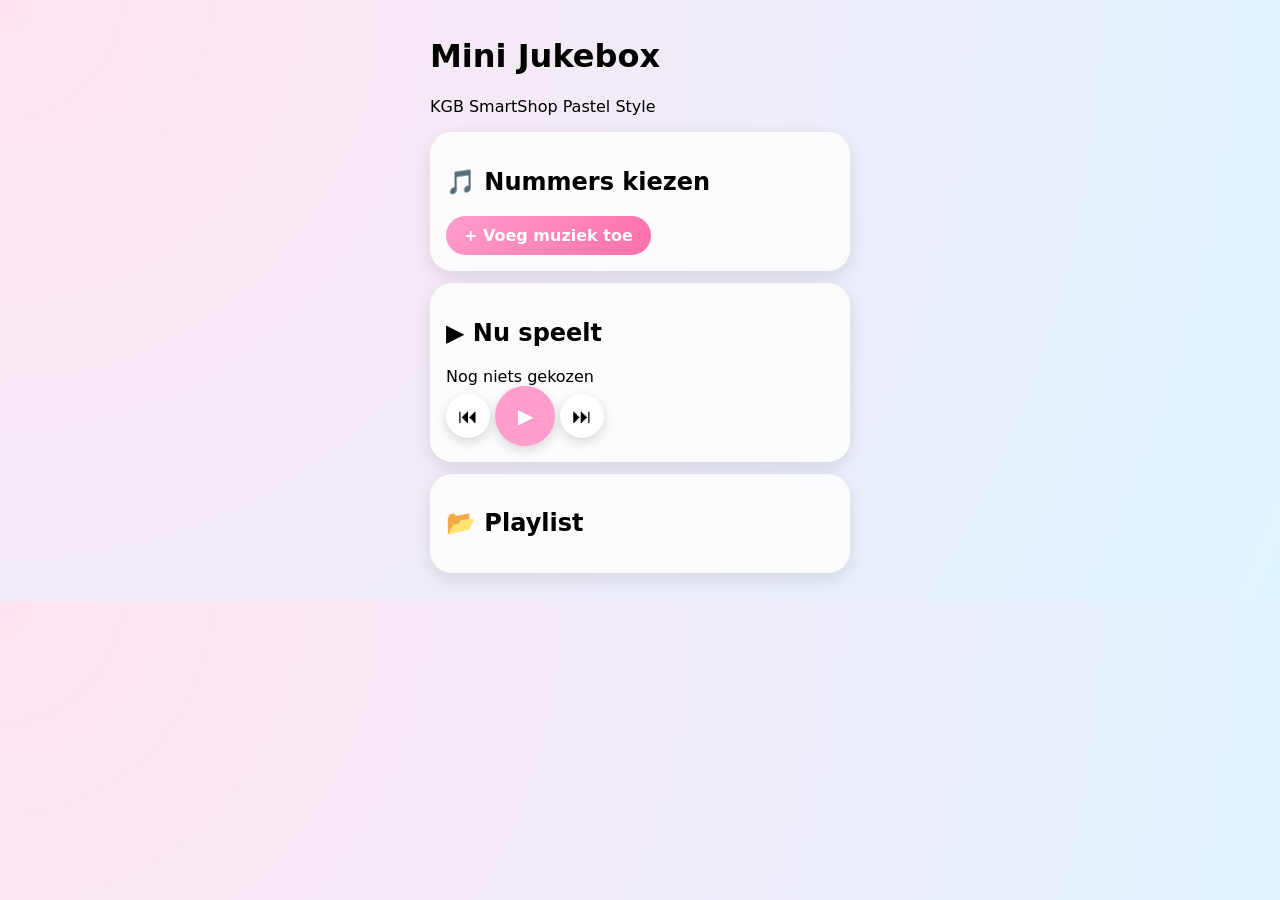
==== index.html @ 7aef11a7 "Initial KGB SmartStyle Jukebox" ====
<!DOCTYPE html>
<html lang="nl">
<head>
  <meta charset="UTF-8">
  <title>Mini Jukebox</title>
  <meta name="viewport" content="width=device-width, initial-scale=1.0">
  <link rel="manifest" href="manifest.json">
  <link rel="stylesheet" href="style.css">
</head>
<body>
  <div class="app">
    <header class="app-header">
      <h1>Mini Jukebox</h1>
      <p>KGB SmartShop Pastel Style</p>
    </header>
    <main class="app-main">
      <section class="card upload-card">
        <h2>🎵 Nummers kiezen</h2>
        <label class="btn-primary">
          <input id="fileInput" type="file" accept="audio/*" multiple hidden />
          + Voeg muziek toe
        </label>
      </section>
      <section class="card now-playing-card">
        <h2>▶ Nu speelt</h2>
        <div id="nowTitle" class="now-title">Nog niets gekozen</div>
        <div class="controls-row">
          <button id="prevBtn" class="control-btn">⏮</button>
          <button id="playPauseBtn" class="control-btn big">▶</button>
          <button id="nextBtn" class="control-btn">⏭</button>
        </div>
      </section>
      <section class="card playlist-card">
        <h2>📂 Playlist</h2>
        <ul id="playlist"></ul>
      </section>
    </main>
  </div>
<script src="script.js"></script>
</body>
</html>
---- style.css ----
/* Pastel KGB SmartShop look */
body {
  font-family: system-ui;
  background: radial-gradient(circle at top left, #ffe4f0, #e0f4ff);
  margin: 0; padding: 16px;
  display: flex; justify-content: center;
}

.app { width: 100%; max-width: 420px; }

.card {
  background: #ffffffcc; padding: 16px; border-radius: 22px;
  box-shadow: 0 6px 18px rgba(0,0,0,.1);
  margin-bottom: 12px;
}

.btn-primary {
  display: inline-block; padding: 10px 18px; border-radius: 999px;
  background: linear-gradient(135deg, #ff9ecb, #ff6fa8);
  color: white; font-weight: 700; cursor: pointer;
}

.control-btn {
  width: 44px; height: 44px; border: none; border-radius: 999px;
  background: white; box-shadow: 0 4px 12px rgba(0,0,0,.15);
  font-size: 20px; cursor: pointer;
}

.control-btn.big {
  width: 60px; height: 60px; background: #ff9ecb; color: white;
}

.playlist-item {
  padding: 8px 10px; border-radius: 14px; background: white;
  margin-bottom: 6px; cursor: pointer;
}
.playlist-item.active {
  background: linear-gradient(90deg, #ffe4f0, #e0f2fe);
}
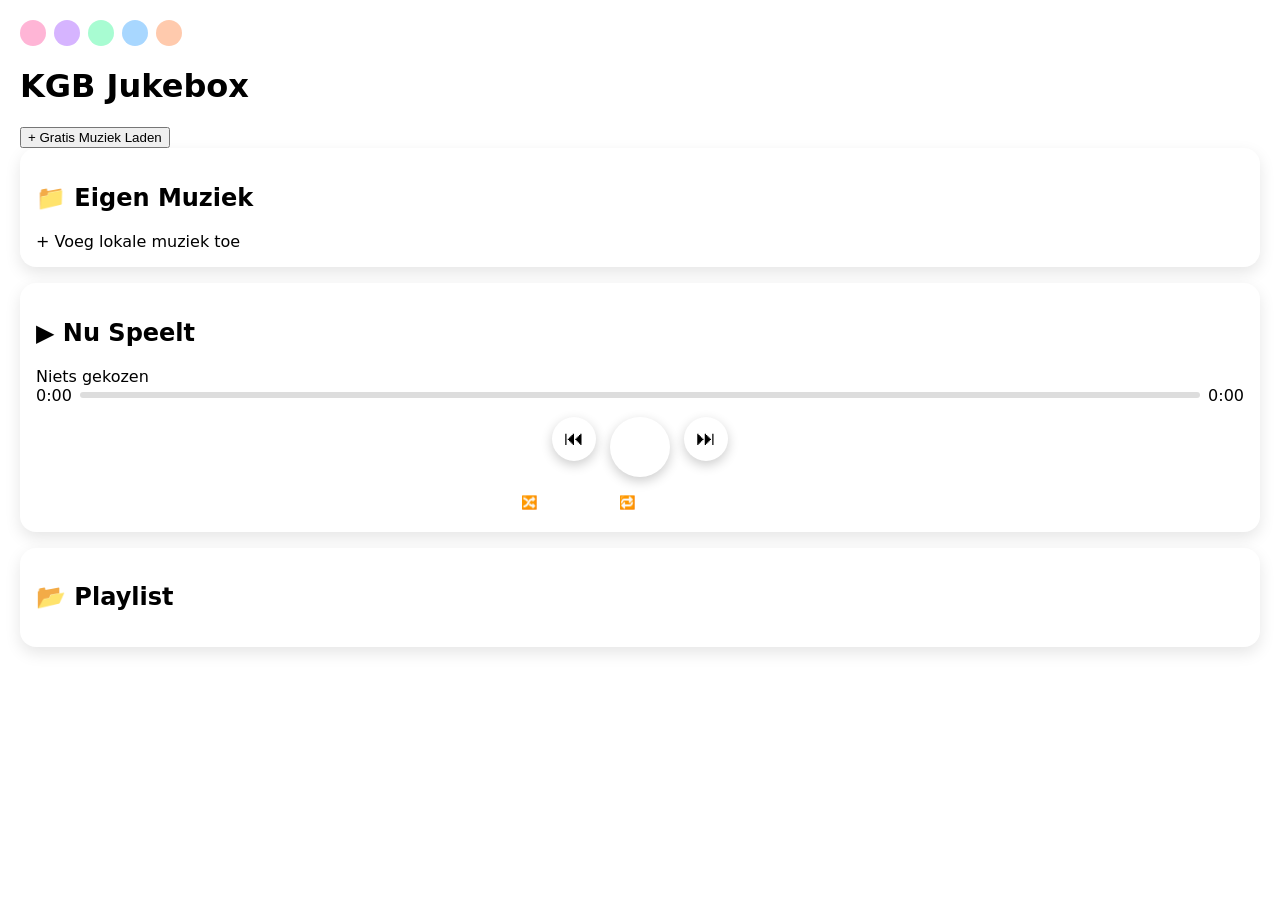
==== commit 2356a4ca: "KGB Jukebox Full Upgrade v3" ====
--- a/index.html
+++ b/index.html
@@ -2,40 +2,71 @@
 <html lang="nl">
 <head>
   <meta charset="UTF-8">
-  <title>Mini Jukebox</title>
+  <title>KGB Jukebox</title>
   <meta name="viewport" content="width=device-width, initial-scale=1.0">
   <link rel="manifest" href="manifest.json">
   <link rel="stylesheet" href="style.css">
 </head>
+
 <body>
-  <div class="app">
-    <header class="app-header">
-      <h1>Mini Jukebox</h1>
-      <p>KGB SmartShop Pastel Style</p>
-    </header>
-    <main class="app-main">
-      <section class="card upload-card">
-        <h2>🎵 Nummers kiezen</h2>
-        <label class="btn-primary">
-          <input id="fileInput" type="file" accept="audio/*" multiple hidden />
-          + Voeg muziek toe
-        </label>
-      </section>
-      <section class="card now-playing-card">
-        <h2>▶ Nu speelt</h2>
-        <div id="nowTitle" class="now-title">Nog niets gekozen</div>
-        <div class="controls-row">
-          <button id="prevBtn" class="control-btn">⏮</button>
-          <button id="playPauseBtn" class="control-btn big">▶</button>
-          <button id="nextBtn" class="control-btn">⏭</button>
-        </div>
-      </section>
-      <section class="card playlist-card">
-        <h2>📂 Playlist</h2>
-        <ul id="playlist"></ul>
-      </section>
-    </main>
-  </div>
+
+<div class="color-picker">
+  <div class="color-btn" data-color="pink"></div>
+  <div class="color-btn" data-color="lila"></div>
+  <div class="color-btn" data-color="mint"></div>
+  <div class="color-btn" data-color="sky"></div>
+  <div class="color-btn" data-color="peach"></div>
+</div>
+
+<div class="app">
+
+  <header class="app-header">
+    <h1>KGB Jukebox</h1>
+  </header>
+
+  <button id="freeMusicBtn" class="btn-primary fullwidth">+ Gratis Muziek Laden</button>
+
+  <main class="app-main">
+
+    <section class="card upload-card">
+      <h2>📁 Eigen Muziek</h2>
+      <label class="btn-primary">
+        <input id="fileInput" type="file" accept="audio/*" multiple hidden>
+        + Voeg lokale muziek toe
+      </label>
+    </section>
+
+    <section class="card now-playing-card">
+      <h2>▶ Nu Speelt</h2>
+      <div id="nowTitle" class="now-title">Niets gekozen</div>
+
+      <div class="progress-row">
+        <span id="currentTime">0:00</span>
+        <div class="progress-bar"><div id="progressFill"></div></div>
+        <span id="duration">0:00</span>
+      </div>
+
+      <div class="controls-row">
+        <button id="prevBtn" class="control-btn">⏮</button>
+        <button id="playPauseBtn" class="control-btn big">▶</button>
+        <button id="nextBtn" class="control-btn">⏭</button>
+      </div>
+
+      <div class="extra-controls">
+        <button id="shuffleBtn" class="small-btn">🔀 Shuffle</button>
+        <button id="loopBtn" class="small-btn">🔁 Loop</button>
+        <button id="bassBtn" class="small-btn">🎚 Bass+</button>
+      </div>
+    </section>
+
+    <section class="card playlist-card">
+      <h2>📂 Playlist</h2>
+      <ul id="playlist"></ul>
+    </section>
+
+  </main>
+</div>
+
 <script src="script.js"></script>
 </body>
 </html>
--- a/style.css
+++ b/style.css
@@ -1,39 +1,127 @@
-/* Pastel KGB SmartShop look */
 body {
   font-family: system-ui;
-  background: radial-gradient(circle at top left, #ffe4f0, #e0f4ff);
-  margin: 0; padding: 16px;
-  display: flex; justify-content: center;
+  margin: 0;
+  padding: 20px;
+  background: var(--bg);
+  transition: 0.3s;
 }
 
-.app { width: 100%; max-width: 420px; }
+/* THEMA KLEUREN */
+.theme-pink { --bg:#ffe4f0; --accent:#ff6fa8; }
+.theme-lila { --bg:#f4e4ff; --accent:#a66bff; }
+.theme-mint { --bg:#e4fff3; --accent:#33cc99; }
+.theme-sky  { --bg:#e4f3ff; --accent:#4da6ff; }
+.theme-peach{ --bg:#ffe9dd; --accent:#ff9966; }
 
-.card {
-  background: #ffffffcc; padding: 16px; border-radius: 22px;
-  box-shadow: 0 6px 18px rgba(0,0,0,.1);
-  margin-bottom: 12px;
+/* Color picker */
+.color-picker {
+  display: flex;
+  gap: 8px;
+  margin-bottom: 18px;
 }
 
-.btn-primary {
-  display: inline-block; padding: 10px 18px; border-radius: 999px;
-  background: linear-gradient(135deg, #ff9ecb, #ff6fa8);
-  color: white; font-weight: 700; cursor: pointer;
+.color-btn {
+  width: 26px;
+  height: 26px;
+  border-radius: 999px;
+  cursor: pointer;
+}
+
+.color-btn[data-color="pink"] { background:#ffb5d6; }
+.color-btn[data-color="lila"] { background:#d6b4ff; }
+.color-btn[data-color="mint"] { background:#a8fcd2; }
+.color-btn[data-color="sky"]  { background:#a8d7ff; }
+.color-btn[data-color="peach"]{ background:#ffcaad; }
+
+/* Cards */
+.card {
+  background: #fff;
+  padding: 16px;
+  border-radius: 16px;
+  margin-bottom: 16px;
+  box-shadow: 0 6px 16px rgba(0,0,0,0.1);
+}
+
+/* Controls */
+.controls-row {
+  display: flex;
+  justify-content: center;
+  gap: 14px;
+  margin-top: 12px;
 }
 
 .control-btn {
-  width: 44px; height: 44px; border: none; border-radius: 999px;
-  background: white; box-shadow: 0 4px 12px rgba(0,0,0,.15);
-  font-size: 20px; cursor: pointer;
+  width: 44px;
+  height: 44px;
+  border-radius: 999px;
+  border: none;
+  background:#fff;
+  box-shadow:0 4px 12px rgba(0,0,0,0.2);
+  cursor:pointer;
+  font-size:20px;
 }
 
 .control-btn.big {
-  width: 60px; height: 60px; background: #ff9ecb; color: white;
+  width:60px;
+  height:60px;
+  background:var(--accent);
+  color:#fff;
+}
+
+/* Extra buttons */
+.extra-controls {
+  display:flex;
+  gap:12px;
+  justify-content:center;
+  margin-top:12px;
+}
+
+.small-btn {
+  padding:6px 12px;
+  border-radius:12px;
+  background:var(--accent);
+  color:#fff;
+  border:none;
+  cursor:pointer;
+}
+
+/* Progress Bar */
+.progress-row {
+  display:flex;
+  align-items:center;
+  gap:8px;
+}
+
+.progress-bar {
+  flex:1;
+  height:6px;
+  background:#ddd;
+  border-radius:999px;
+  overflow:hidden;
+}
+
+#progressFill {
+  height:100%;
+  background:var(--accent);
+  width:0%;
+}
+
+/* Playlist */
+#playlist {
+  list-style:none;
+  padding:0;
+  margin:0;
 }
 
 .playlist-item {
-  padding: 8px 10px; border-radius: 14px; background: white;
-  margin-bottom: 6px; cursor: pointer;
+  padding:10px;
+  border-radius:12px;
+  background:#f9f9f9;
+  margin-bottom:6px;
+  cursor:pointer;
 }
+
 .playlist-item.active {
-  background: linear-gradient(90deg, #ffe4f0, #e0f2fe);
+  background:var(--accent);
+  color:white;
 }
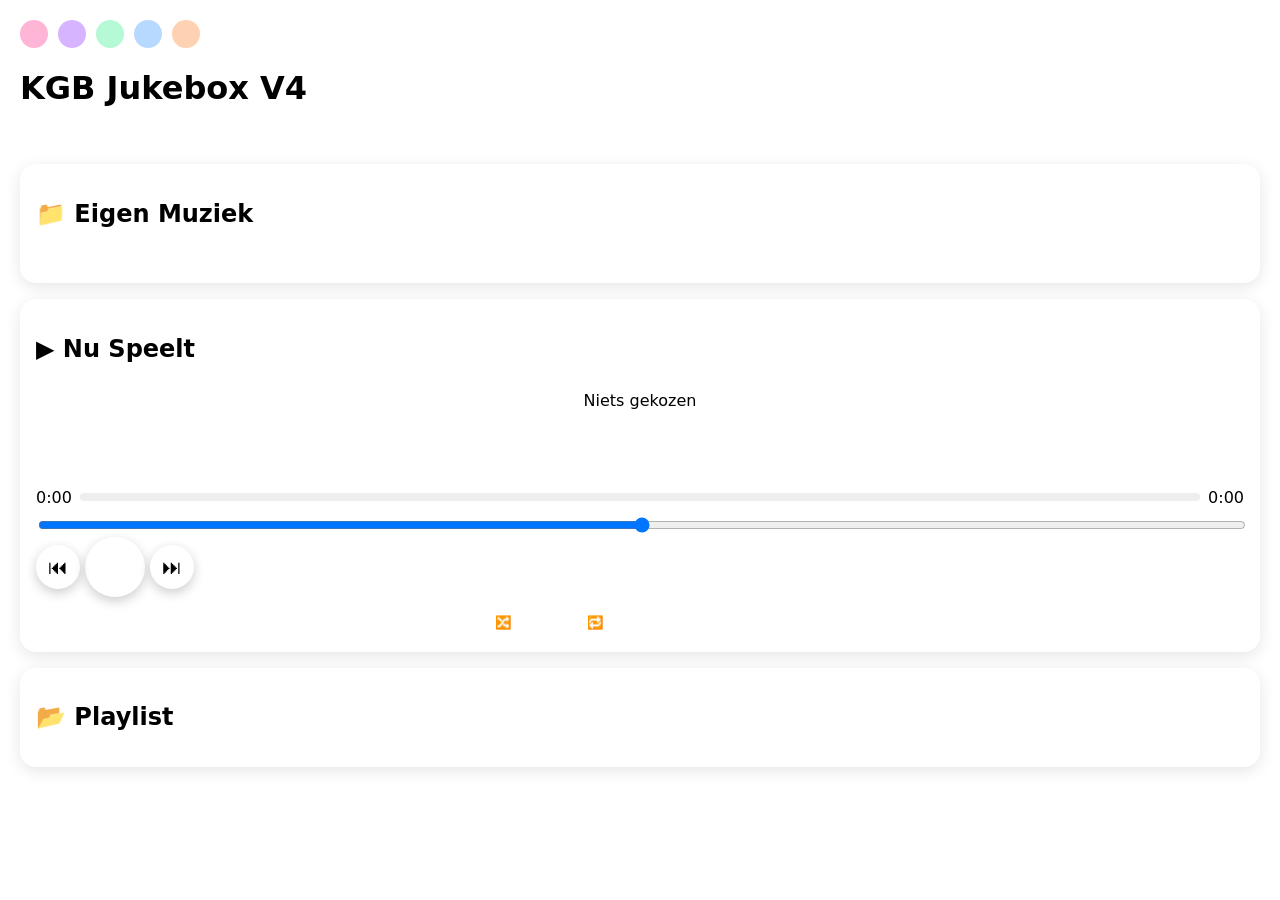
==== commit 49e7a4aa: "KGB Jukebox FULL V4" ====
--- a/index.html
+++ b/index.html
@@ -1,11 +1,11 @@
 <!DOCTYPE html>
 <html lang="nl">
 <head>
-  <meta charset="UTF-8">
-  <title>KGB Jukebox</title>
-  <meta name="viewport" content="width=device-width, initial-scale=1.0">
-  <link rel="manifest" href="manifest.json">
-  <link rel="stylesheet" href="style.css">
+<meta charset="UTF-8">
+<title>KGB Jukebox</title>
+<meta name="viewport" content="width=device-width, initial-scale=1.0">
+<link rel="manifest" href="manifest.json">
+<link rel="stylesheet" href="style.css">
 </head>
 
 <body>
@@ -19,52 +19,56 @@
 </div>
 
 <div class="app">
+<header class="app-header">
+  <h1>KGB Jukebox V4</h1>
+</header>
 
-  <header class="app-header">
-    <h1>KGB Jukebox</h1>
-  </header>
+<button id="freeMusicBtn" class="btn-primary fullwidth">+ Gratis Muziek Laden</button>
 
-  <button id="freeMusicBtn" class="btn-primary fullwidth">+ Gratis Muziek Laden</button>
+<main class="app-main">
 
-  <main class="app-main">
+<section class="card upload-card">
+  <h2>📁 Eigen Muziek</h2>
+  <label class="btn-primary">
+    <input id="fileInput" type="file" accept="audio/*" multiple hidden>
+    + Voeg lokale muziek toe
+  </label>
+</section>
 
-    <section class="card upload-card">
-      <h2>📁 Eigen Muziek</h2>
-      <label class="btn-primary">
-        <input id="fileInput" type="file" accept="audio/*" multiple hidden>
-        + Voeg lokale muziek toe
-      </label>
-    </section>
+<section class="card now-playing-card">
+  <h2>▶ Nu Speelt</h2>
+  <div id="nowTitle" class="now-title">Niets gekozen</div>
 
-    <section class="card now-playing-card">
-      <h2>▶ Nu Speelt</h2>
-      <div id="nowTitle" class="now-title">Niets gekozen</div>
+  <canvas id="visualizer"></canvas>
 
-      <div class="progress-row">
-        <span id="currentTime">0:00</span>
-        <div class="progress-bar"><div id="progressFill"></div></div>
-        <span id="duration">0:00</span>
-      </div>
+  <div class="progress-row">
+    <span id="currentTime">0:00</span>
+    <div class="progress-bar"><div id="progressFill"></div></div>
+    <span id="duration">0:00</span>
+  </div>
 
-      <div class="controls-row">
-        <button id="prevBtn" class="control-btn">⏮</button>
-        <button id="playPauseBtn" class="control-btn big">▶</button>
-        <button id="nextBtn" class="control-btn">⏭</button>
-      </div>
+  <input type="range" id="volumeSlider" min="0" max="1" step="0.01">
 
-      <div class="extra-controls">
-        <button id="shuffleBtn" class="small-btn">🔀 Shuffle</button>
-        <button id="loopBtn" class="small-btn">🔁 Loop</button>
-        <button id="bassBtn" class="small-btn">🎚 Bass+</button>
-      </div>
-    </section>
+  <div class="controls-row">
+    <button id="prevBtn" class="control-btn">⏮</button>
+    <button id="playPauseBtn" class="control-btn big">▶</button>
+    <button id="nextBtn" class="control-btn">⏭</button>
+  </div>
 
-    <section class="card playlist-card">
-      <h2>📂 Playlist</h2>
-      <ul id="playlist"></ul>
-    </section>
+  <div class="extra-controls">
+    <button id="shuffleBtn" class="small-btn">🔀 Shuffle</button>
+    <button id="loopBtn" class="small-btn">🔁 Loop</button>
+    <button id="sleepBtn" class="small-btn">⏲ Sleep</button>
+    <button id="eqBtn" class="small-btn">🎚 EQ</button>
+  </div>
+</section>
 
-  </main>
+<section class="card playlist-card">
+  <h2>📂 Playlist</h2>
+  <ul id="playlist"></ul>
+</section>
+
+</main>
 </div>
 
 <script src="script.js"></script>
--- a/style.css
+++ b/style.css
@@ -1,12 +1,7 @@
-body {
-  font-family: system-ui;
-  margin: 0;
-  padding: 20px;
-  background: var(--bg);
-  transition: 0.3s;
-}
+/* BASIS (pastel thema’s via body.classname) */
+body { font-family: system-ui; margin:0; padding:20px; background:var(--bg); }
 
-/* THEMA KLEUREN */
+/* Thema */
 .theme-pink { --bg:#ffe4f0; --accent:#ff6fa8; }
 .theme-lila { --bg:#f4e4ff; --accent:#a66bff; }
 .theme-mint { --bg:#e4fff3; --accent:#33cc99; }
@@ -14,114 +9,41 @@
 .theme-peach{ --bg:#ffe9dd; --accent:#ff9966; }
 
 /* Color picker */
-.color-picker {
-  display: flex;
-  gap: 8px;
-  margin-bottom: 18px;
-}
-
-.color-btn {
-  width: 26px;
-  height: 26px;
-  border-radius: 999px;
-  cursor: pointer;
-}
-
-.color-btn[data-color="pink"] { background:#ffb5d6; }
-.color-btn[data-color="lila"] { background:#d6b4ff; }
-.color-btn[data-color="mint"] { background:#a8fcd2; }
-.color-btn[data-color="sky"]  { background:#a8d7ff; }
-.color-btn[data-color="peach"]{ background:#ffcaad; }
+.color-picker { display:flex; gap:10px; margin-bottom:15px; }
+.color-btn { width:28px; height:28px; border-radius:999px; cursor:pointer; }
+.color-btn[data-color=pink]{background:#ffb5d6;}
+.color-btn[data-color=lila]{background:#d6b4ff;}
+.color-btn[data-color=mint]{background:#b6f9d6;}
+.color-btn[data-color=sky]{background:#b7d9ff;}
+.color-btn[data-color=peach]{background:#ffd1b3;}
 
 /* Cards */
-.card {
-  background: #fff;
-  padding: 16px;
-  border-radius: 16px;
-  margin-bottom: 16px;
-  box-shadow: 0 6px 16px rgba(0,0,0,0.1);
-}
+.card { background:#fff; padding:16px; border-radius:16px; margin-bottom:16px; box-shadow:0 4px 16px rgba(0,0,0,0.1); }
 
-/* Controls */
-.controls-row {
-  display: flex;
-  justify-content: center;
-  gap: 14px;
-  margin-top: 12px;
-}
+.now-title { text-align:center; background:#fff2; padding:8px 12px; border-radius:12px; }
 
-.control-btn {
-  width: 44px;
-  height: 44px;
-  border-radius: 999px;
-  border: none;
-  background:#fff;
-  box-shadow:0 4px 12px rgba(0,0,0,0.2);
-  cursor:pointer;
-  font-size:20px;
-}
+/* Visualizer canvas */
+#visualizer { width:100%; height:60px; display:block; margin-top:10px; }
 
-.control-btn.big {
-  width:60px;
-  height:60px;
-  background:var(--accent);
-  color:#fff;
-}
+/* Progress */
+.progress-row { display:flex; gap:8px; align-items:center; }
+.progress-bar { flex:1; height:8px; background:#eee; border-radius:10px; overflow:hidden; }
+#progressFill { height:100%; background:var(--accent); width:0%; }
 
-/* Extra buttons */
-.extra-controls {
-  display:flex;
-  gap:12px;
-  justify-content:center;
-  margin-top:12px;
-}
+/* Volume slider */
+#volumeSlider { width:100%; margin-top:10px; }
 
-.small-btn {
-  padding:6px 12px;
-  border-radius:12px;
-  background:var(--accent);
-  color:#fff;
-  border:none;
-  cursor:pointer;
-}
+/* Buttons */
+.btn-primary { padding:10px 16px; border:none; border-radius:16px; background:var(--accent); color:white; font-weight:700; cursor:pointer; }
+.fullwidth { width:100%; }
 
-/* Progress Bar */
-.progress-row {
-  display:flex;
-  align-items:center;
-  gap:8px;
-}
+.control-btn { width:44px; height:44px; border-radius:999px; border:none; background:#fff; box-shadow:0 4px 12px rgba(0,0,0,0.2); font-size:20px; cursor:pointer; }
+.control-btn.big { width:60px; height:60px; background:var(--accent); color:white; }
 
-.progress-bar {
-  flex:1;
-  height:6px;
-  background:#ddd;
-  border-radius:999px;
-  overflow:hidden;
-}
-
-#progressFill {
-  height:100%;
-  background:var(--accent);
-  width:0%;
-}
+.extra-controls { display:flex; gap:10px; justify-content:center; margin-top:12px; }
+.small-btn { padding:6px 10px; border:none; background:var(--accent); color:#fff; border-radius:12px; cursor:pointer; }
 
 /* Playlist */
-#playlist {
-  list-style:none;
-  padding:0;
-  margin:0;
-}
-
-.playlist-item {
-  padding:10px;
-  border-radius:12px;
-  background:#f9f9f9;
-  margin-bottom:6px;
-  cursor:pointer;
-}
-
-.playlist-item.active {
-  background:var(--accent);
-  color:white;
-}
+#playlist { list-style:none; padding:0; margin:0; }
+.playlist-item { padding:10px; margin-bottom:6px; background:#f6f6f6; border-radius:12px; cursor:pointer; }
+.playlist-item.active { background:var(--accent); color:white; }
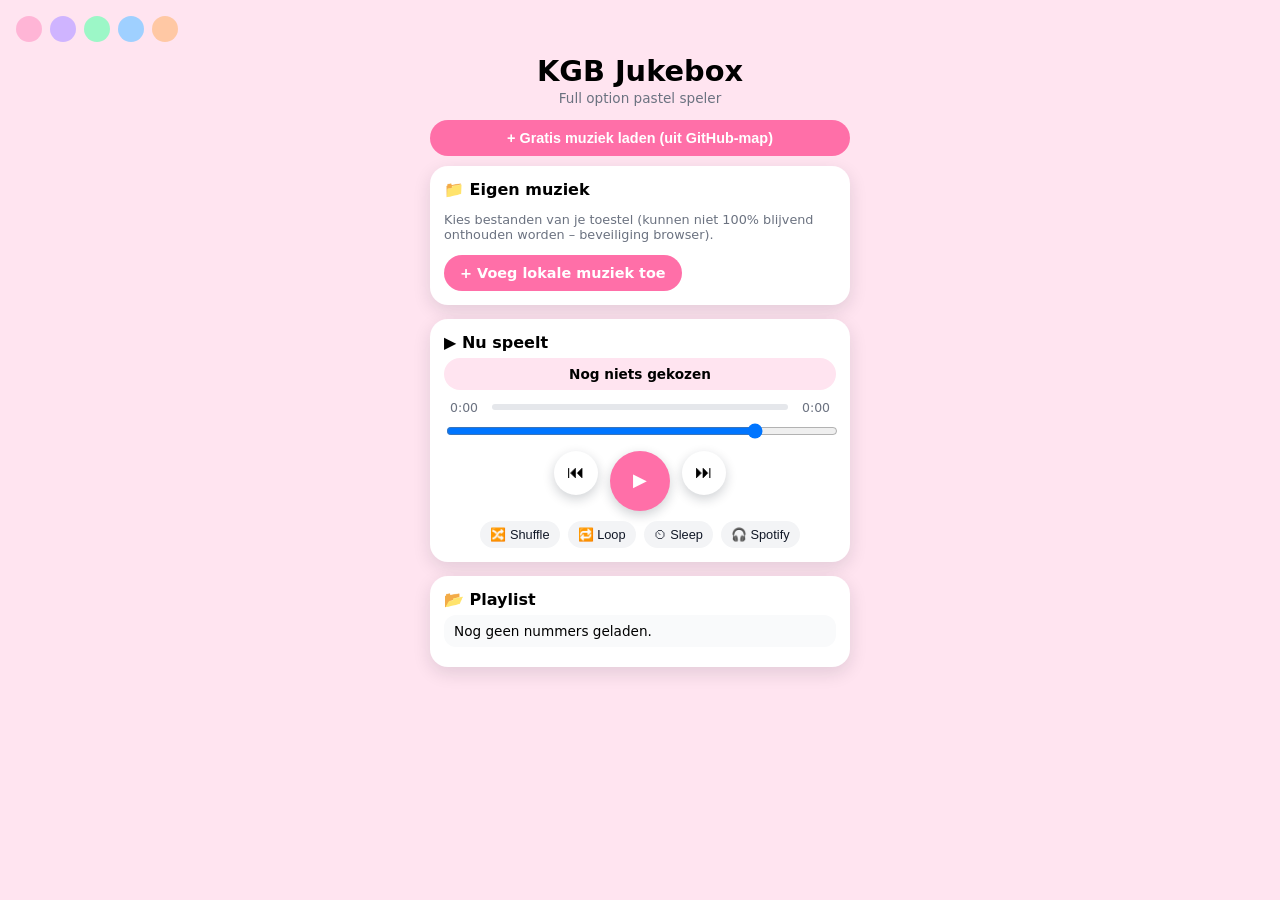
==== commit 318baca1: "Full overwrite KGB Jukebox V5" ====
--- a/index.html
+++ b/index.html
@@ -1,76 +1,87 @@
 <!DOCTYPE html>
 <html lang="nl">
 <head>
-<meta charset="UTF-8">
-<title>KGB Jukebox</title>
-<meta name="viewport" content="width=device-width, initial-scale=1.0">
-<link rel="manifest" href="manifest.json">
-<link rel="stylesheet" href="style.css">
+  <meta charset="UTF-8" />
+  <title>KGB Jukebox</title>
+  <meta name="viewport" content="width=device-width, initial-scale=1.0" />
+  <meta name="theme-color" content="#ffe4f0" />
+  <link rel="manifest" href="manifest.json" />
+  <link rel="stylesheet" href="style.css" />
 </head>
-
 <body>
-
-<div class="color-picker">
-  <div class="color-btn" data-color="pink"></div>
-  <div class="color-btn" data-color="lila"></div>
-  <div class="color-btn" data-color="mint"></div>
-  <div class="color-btn" data-color="sky"></div>
-  <div class="color-btn" data-color="peach"></div>
-</div>
-
-<div class="app">
-<header class="app-header">
-  <h1>KGB Jukebox V4</h1>
-</header>
-
-<button id="freeMusicBtn" class="btn-primary fullwidth">+ Gratis Muziek Laden</button>
-
-<main class="app-main">
-
-<section class="card upload-card">
-  <h2>📁 Eigen Muziek</h2>
-  <label class="btn-primary">
-    <input id="fileInput" type="file" accept="audio/*" multiple hidden>
-    + Voeg lokale muziek toe
-  </label>
-</section>
-
-<section class="card now-playing-card">
-  <h2>▶ Nu Speelt</h2>
-  <div id="nowTitle" class="now-title">Niets gekozen</div>
-
-  <canvas id="visualizer"></canvas>
-
-  <div class="progress-row">
-    <span id="currentTime">0:00</span>
-    <div class="progress-bar"><div id="progressFill"></div></div>
-    <span id="duration">0:00</span>
+  <div class="color-picker">
+    <button class="color-btn" data-theme="pink"></button>
+    <button class="color-btn" data-theme="lila"></button>
+    <button class="color-btn" data-theme="mint"></button>
+    <button class="color-btn" data-theme="sky"></button>
+    <button class="color-btn" data-theme="peach"></button>
   </div>
 
-  <input type="range" id="volumeSlider" min="0" max="1" step="0.01">
+  <div class="app">
+    <header class="app-header">
+      <h1>KGB Jukebox</h1>
+      <p>Full option pastel speler</p>
+    </header>
 
-  <div class="controls-row">
-    <button id="prevBtn" class="control-btn">⏮</button>
-    <button id="playPauseBtn" class="control-btn big">▶</button>
-    <button id="nextBtn" class="control-btn">⏭</button>
+    <button id="freeMusicBtn" class="btn-primary fullwidth">
+      + Gratis muziek laden (uit GitHub-map)
+    </button>
+
+    <main class="app-main">
+      <section class="card upload-card">
+        <h2>📁 Eigen muziek</h2>
+        <p class="small">
+          Kies bestanden van je toestel (kunnen niet 100% blijvend onthouden worden – beveiliging browser).
+        </p>
+        <label class="btn-primary">
+          <input id="fileInput" type="file" accept="audio/*" multiple hidden />
+          + Voeg lokale muziek toe
+        </label>
+      </section>
+
+      <section class="card now-playing-card">
+        <h2>▶ Nu speelt</h2>
+        <div id="nowTitle" class="now-title">Nog niets gekozen</div>
+
+        <div class="progress-row">
+          <span id="currentTime" class="time-label">0:00</span>
+          <div class="progress-bar">
+            <div id="progressFill" class="progress-fill"></div>
+          </div>
+          <span id="duration" class="time-label">0:00</span>
+        </div>
+
+        <input
+          id="volumeSlider"
+          type="range"
+          min="0"
+          max="1"
+          step="0.01"
+          value="0.8"
+          class="volume-slider"
+        />
+
+        <div class="controls-row">
+          <button id="prevBtn" class="control-btn">⏮</button>
+          <button id="playPauseBtn" class="control-btn big">▶</button>
+          <button id="nextBtn" class="control-btn">⏭</button>
+        </div>
+
+        <div class="extra-controls">
+          <button id="shuffleBtn" class="small-btn">🔀 Shuffle</button>
+          <button id="loopBtn" class="small-btn">🔁 Loop</button>
+          <button id="sleepBtn" class="small-btn">⏲ Sleep</button>
+          <button id="spotifyBtn" class="small-btn">🎧 Spotify</button>
+        </div>
+      </section>
+
+      <section class="card playlist-card">
+        <h2>📂 Playlist</h2>
+        <ul id="playlist" class="playlist-list"></ul>
+      </section>
+    </main>
   </div>
 
-  <div class="extra-controls">
-    <button id="shuffleBtn" class="small-btn">🔀 Shuffle</button>
-    <button id="loopBtn" class="small-btn">🔁 Loop</button>
-    <button id="sleepBtn" class="small-btn">⏲ Sleep</button>
-    <button id="eqBtn" class="small-btn">🎚 EQ</button>
-  </div>
-</section>
-
-<section class="card playlist-card">
-  <h2>📂 Playlist</h2>
-  <ul id="playlist"></ul>
-</section>
-
-</main>
-</div>
-
-<script src="script.js"></script>
+  <script src="script.js"></script>
 </body>
 </html>
--- a/style.css
+++ b/style.css
@@ -1,49 +1,208 @@
-/* BASIS (pastel thema’s via body.classname) */
-body { font-family: system-ui; margin:0; padding:20px; background:var(--bg); }
-
-/* Thema */
-.theme-pink { --bg:#ffe4f0; --accent:#ff6fa8; }
-.theme-lila { --bg:#f4e4ff; --accent:#a66bff; }
-.theme-mint { --bg:#e4fff3; --accent:#33cc99; }
-.theme-sky  { --bg:#e4f3ff; --accent:#4da6ff; }
-.theme-peach{ --bg:#ffe9dd; --accent:#ff9966; }
-
-/* Color picker */
-.color-picker { display:flex; gap:10px; margin-bottom:15px; }
-.color-btn { width:28px; height:28px; border-radius:999px; cursor:pointer; }
-.color-btn[data-color=pink]{background:#ffb5d6;}
-.color-btn[data-color=lila]{background:#d6b4ff;}
-.color-btn[data-color=mint]{background:#b6f9d6;}
-.color-btn[data-color=sky]{background:#b7d9ff;}
-.color-btn[data-color=peach]{background:#ffd1b3;}
-
-/* Cards */
-.card { background:#fff; padding:16px; border-radius:16px; margin-bottom:16px; box-shadow:0 4px 16px rgba(0,0,0,0.1); }
-
-.now-title { text-align:center; background:#fff2; padding:8px 12px; border-radius:12px; }
-
-/* Visualizer canvas */
-#visualizer { width:100%; height:60px; display:block; margin-top:10px; }
-
-/* Progress */
-.progress-row { display:flex; gap:8px; align-items:center; }
-.progress-bar { flex:1; height:8px; background:#eee; border-radius:10px; overflow:hidden; }
-#progressFill { height:100%; background:var(--accent); width:0%; }
-
-/* Volume slider */
-#volumeSlider { width:100%; margin-top:10px; }
-
-/* Buttons */
-.btn-primary { padding:10px 16px; border:none; border-radius:16px; background:var(--accent); color:white; font-weight:700; cursor:pointer; }
-.fullwidth { width:100%; }
-
-.control-btn { width:44px; height:44px; border-radius:999px; border:none; background:#fff; box-shadow:0 4px 12px rgba(0,0,0,0.2); font-size:20px; cursor:pointer; }
-.control-btn.big { width:60px; height:60px; background:var(--accent); color:white; }
-
-.extra-controls { display:flex; gap:10px; justify-content:center; margin-top:12px; }
-.small-btn { padding:6px 10px; border:none; background:var(--accent); color:#fff; border-radius:12px; cursor:pointer; }
-
-/* Playlist */
-#playlist { list-style:none; padding:0; margin:0; }
-.playlist-item { padding:10px; margin-bottom:6px; background:#f6f6f6; border-radius:12px; cursor:pointer; }
-.playlist-item.active { background:var(--accent); color:white; }
+:root {
+  --bg: #ffe4f0;
+  --accent: #ff6fa8;
+  --accent-soft: #ffe4f0;
+  --text-main: #1f2933;
+  --text-soft: #6b7280;
+}
+
+body {
+  margin: 0;
+  padding: 16px;
+  font-family: system-ui, -apple-system, BlinkMacSystemFont, "SF Pro Text",
+    "Segoe UI", sans-serif;
+  background: var(--bg);
+}
+
+body.theme-pink { --bg:#ffe4f0; --accent:#ff6fa8; }
+body.theme-lila { --bg:#f4e4ff; --accent:#a66bff; }
+body.theme-mint { --bg:#e4fff3; --accent:#22c58e; }
+body.theme-sky  { --bg:#e0f2ff; --accent:#3b82f6; }
+body.theme-peach{ --bg:#ffe7d4; --accent:#fb923c; }
+
+.color-picker {
+  display: flex;
+  gap: 8px;
+  margin-bottom: 12px;
+}
+
+.color-btn {
+  width: 26px;
+  height: 26px;
+  border-radius: 999px;
+  border: none;
+  cursor: pointer;
+}
+
+.color-btn[data-theme="pink"] { background:#ffb5d6; }
+.color-btn[data-theme="lila"] { background:#cfb4ff; }
+.color-btn[data-theme="mint"] { background:#9cf7c7; }
+.color-btn[data-theme="sky"]  { background:#9fd0ff; }
+.color-btn[data-theme="peach"]{ background:#ffc8a4; }
+
+.app {
+  max-width: 420px;
+  margin: 0 auto;
+}
+
+.app-header {
+  text-align: center;
+  margin-bottom: 14px;
+}
+
+.app-header h1 {
+  margin: 0;
+  font-size: 1.8rem;
+  font-weight: 800;
+}
+
+.app-header p {
+  margin: 2px 0 0;
+  color: var(--text-soft);
+  font-size: 0.85rem;
+}
+
+.card {
+  background: #ffffff;
+  border-radius: 18px;
+  padding: 14px;
+  margin-bottom: 14px;
+  box-shadow: 0 6px 18px rgba(15, 23, 42, 0.12);
+}
+
+.card h2 {
+  margin: 0 0 6px;
+  font-size: 1rem;
+}
+
+.small {
+  font-size: 0.8rem;
+  color: var(--text-soft);
+}
+
+.btn-primary {
+  display: inline-flex;
+  align-items: center;
+  justify-content: center;
+  border-radius: 999px;
+  padding: 10px 16px;
+  border: none;
+  cursor: pointer;
+  background: var(--accent);
+  color: #fff;
+  font-weight: 700;
+  font-size: 0.9rem;
+}
+
+.fullwidth {
+  width: 100%;
+  margin-bottom: 10px;
+}
+
+.now-title {
+  text-align: center;
+  padding: 8px 10px;
+  background: var(--accent-soft);
+  border-radius: 999px;
+  font-size: 0.85rem;
+  font-weight: 600;
+  margin-bottom: 10px;
+}
+
+.progress-row {
+  display: flex;
+  align-items: center;
+  gap: 8px;
+  margin-bottom: 6px;
+}
+
+.time-label {
+  font-size: 0.78rem;
+  color: var(--text-soft);
+  min-width: 40px;
+  text-align: center;
+}
+
+.progress-bar {
+  flex: 1;
+  height: 6px;
+  border-radius: 999px;
+  background: #e5e7eb;
+  overflow: hidden;
+}
+
+.progress-fill {
+  height: 100%;
+  width: 0%;
+  background: linear-gradient(90deg, var(--accent), #a5b4fc);
+}
+
+.volume-slider {
+  width: 100%;
+  margin-bottom: 8px;
+}
+
+.controls-row {
+  display: flex;
+  justify-content: center;
+  gap: 12px;
+  margin-top: 4px;
+}
+
+.control-btn {
+  width: 44px;
+  height: 44px;
+  border-radius: 999px;
+  border: none;
+  background: #fff;
+  box-shadow: 0 4px 12px rgba(15, 23, 42, 0.2);
+  font-size: 1.1rem;
+  cursor: pointer;
+}
+
+.control-btn.big {
+  width: 60px;
+  height: 60px;
+  background: var(--accent);
+  color: #fff;
+}
+
+.extra-controls {
+  display: flex;
+  justify-content: center;
+  gap: 8px;
+  margin-top: 10px;
+  flex-wrap: wrap;
+}
+
+.small-btn {
+  padding: 6px 10px;
+  border-radius: 999px;
+  border: none;
+  font-size: 0.8rem;
+  cursor: pointer;
+  background: #f3f4f6;
+  color: #111827;
+}
+
+.playlist-list {
+  list-style: none;
+  padding: 0;
+  margin: 0;
+  max-height: 260px;
+  overflow-y: auto;
+}
+
+.playlist-item {
+  padding: 8px 10px;
+  border-radius: 12px;
+  background: #f9fafb;
+  margin-bottom: 6px;
+  cursor: pointer;
+  font-size: 0.85rem;
+}
+
+.playlist-item.active {
+  background: var(--accent);
+  color: #fff;
+}
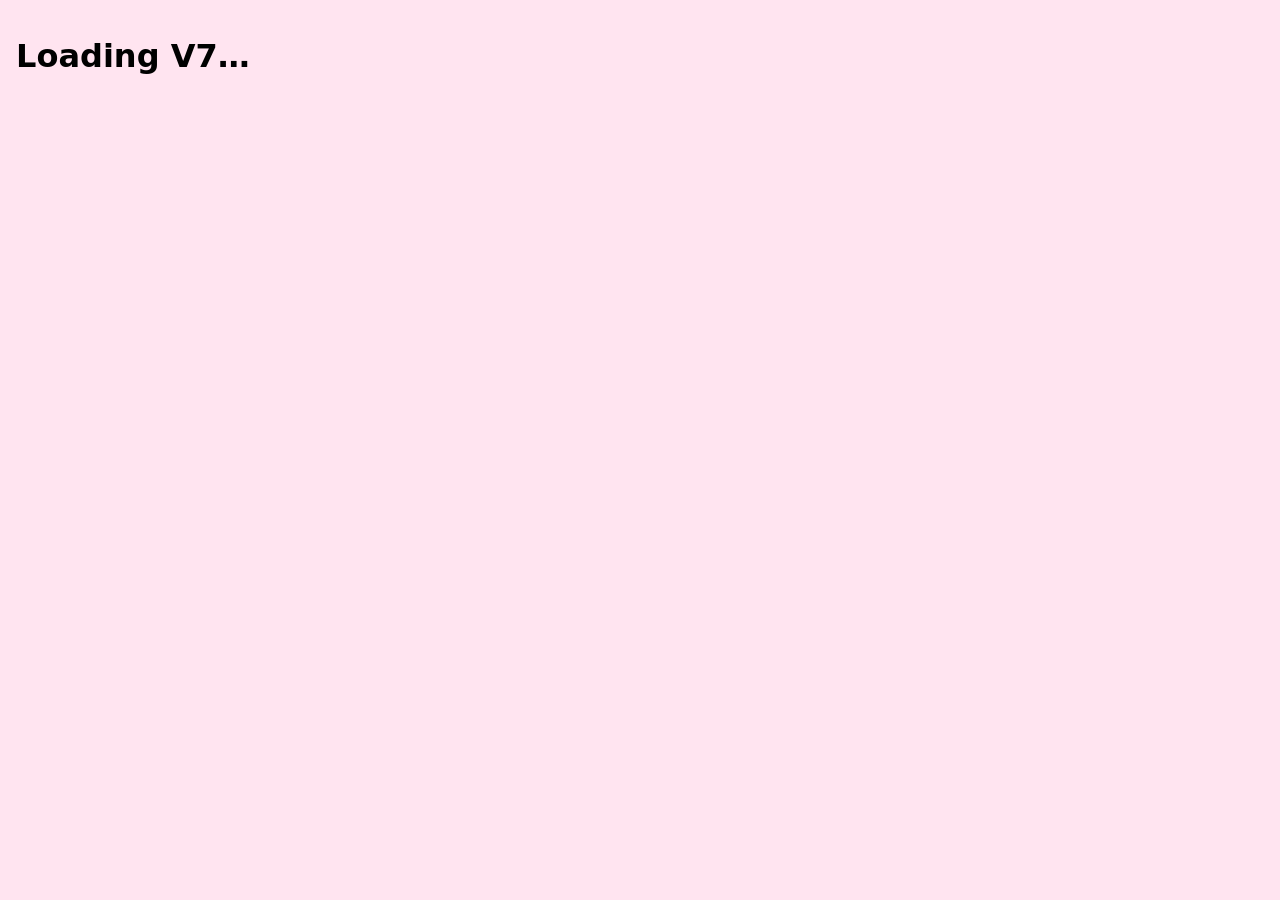
==== commit d2d9f82a: "New index to break GitHub cache" ====
--- a/index.html
+++ b/index.html
@@ -1,87 +1,12 @@
 <!DOCTYPE html>
-<html lang="nl">
-<head>
-  <meta charset="UTF-8" />
-  <title>KGB Jukebox</title>
-  <meta name="viewport" content="width=device-width, initial-scale=1.0" />
-  <meta name="theme-color" content="#ffe4f0" />
-  <link rel="manifest" href="manifest.json" />
-  <link rel="stylesheet" href="style.css" />
-</head>
-<body>
-  <div class="color-picker">
-    <button class="color-btn" data-theme="pink"></button>
-    <button class="color-btn" data-theme="lila"></button>
-    <button class="color-btn" data-theme="mint"></button>
-    <button class="color-btn" data-theme="sky"></button>
-    <button class="color-btn" data-theme="peach"></button>
-  </div>
-
-  <div class="app">
-    <header class="app-header">
-      <h1>KGB Jukebox</h1>
-      <p>Full option pastel speler</p>
-    </header>
-
-    <button id="freeMusicBtn" class="btn-primary fullwidth">
-      + Gratis muziek laden (uit GitHub-map)
-    </button>
-
-    <main class="app-main">
-      <section class="card upload-card">
-        <h2>📁 Eigen muziek</h2>
-        <p class="small">
-          Kies bestanden van je toestel (kunnen niet 100% blijvend onthouden worden – beveiliging browser).
-        </p>
-        <label class="btn-primary">
-          <input id="fileInput" type="file" accept="audio/*" multiple hidden />
-          + Voeg lokale muziek toe
-        </label>
-      </section>
-
-      <section class="card now-playing-card">
-        <h2>▶ Nu speelt</h2>
-        <div id="nowTitle" class="now-title">Nog niets gekozen</div>
-
-        <div class="progress-row">
-          <span id="currentTime" class="time-label">0:00</span>
-          <div class="progress-bar">
-            <div id="progressFill" class="progress-fill"></div>
-          </div>
-          <span id="duration" class="time-label">0:00</span>
-        </div>
-
-        <input
-          id="volumeSlider"
-          type="range"
-          min="0"
-          max="1"
-          step="0.01"
-          value="0.8"
-          class="volume-slider"
-        />
-
-        <div class="controls-row">
-          <button id="prevBtn" class="control-btn">⏮</button>
-          <button id="playPauseBtn" class="control-btn big">▶</button>
-          <button id="nextBtn" class="control-btn">⏭</button>
-        </div>
-
-        <div class="extra-controls">
-          <button id="shuffleBtn" class="small-btn">🔀 Shuffle</button>
-          <button id="loopBtn" class="small-btn">🔁 Loop</button>
-          <button id="sleepBtn" class="small-btn">⏲ Sleep</button>
-          <button id="spotifyBtn" class="small-btn">🎧 Spotify</button>
-        </div>
-      </section>
-
-      <section class="card playlist-card">
-        <h2>📂 Playlist</h2>
-        <ul id="playlist" class="playlist-list"></ul>
-      </section>
-    </main>
-  </div>
-
-  <script src="script.js"></script>
-</body>
+<html>
+  <head>
+    <meta charset="UTF-8">
+    <title>KGB Jukebox V7 Reload</title>
+    <link rel="stylesheet" href="style_v7.css">
+  </head>
+  <body>
+    <h1>Loading V7…</h1>
+    <script src="script_v7.js"></script>
+  </body>
 </html>
--- a/style_v7.css
+++ b/style_v7.css
@@ -0,0 +1,208 @@
+:root {
+  --bg: #ffe4f0;
+  --accent: #ff6fa8;
+  --accent-soft: #ffe4f0;
+  --text-main: #1f2933;
+  --text-soft: #6b7280;
+}
+
+body {
+  margin: 0;
+  padding: 16px;
+  font-family: system-ui, -apple-system, BlinkMacSystemFont, "SF Pro Text",
+    "Segoe UI", sans-serif;
+  background: var(--bg);
+}
+
+body.theme-pink { --bg:#ffe4f0; --accent:#ff6fa8; }
+body.theme-lila { --bg:#f4e4ff; --accent:#a66bff; }
+body.theme-mint { --bg:#e4fff3; --accent:#22c58e; }
+body.theme-sky  { --bg:#e0f2ff; --accent:#3b82f6; }
+body.theme-peach{ --bg:#ffe7d4; --accent:#fb923c; }
+
+.color-picker {
+  display: flex;
+  gap: 8px;
+  margin-bottom: 12px;
+}
+
+.color-btn {
+  width: 26px;
+  height: 26px;
+  border-radius: 999px;
+  border: none;
+  cursor: pointer;
+}
+
+.color-btn[data-theme="pink"] { background:#ffb5d6; }
+.color-btn[data-theme="lila"] { background:#cfb4ff; }
+.color-btn[data-theme="mint"] { background:#9cf7c7; }
+.color-btn[data-theme="sky"]  { background:#9fd0ff; }
+.color-btn[data-theme="peach"]{ background:#ffc8a4; }
+
+.app {
+  max-width: 420px;
+  margin: 0 auto;
+}
+
+.app-header {
+  text-align: center;
+  margin-bottom: 14px;
+}
+
+.app-header h1 {
+  margin: 0;
+  font-size: 1.8rem;
+  font-weight: 800;
+}
+
+.app-header p {
+  margin: 2px 0 0;
+  color: var(--text-soft);
+  font-size: 0.85rem;
+}
+
+.card {
+  background: #ffffff;
+  border-radius: 18px;
+  padding: 14px;
+  margin-bottom: 14px;
+  box-shadow: 0 6px 18px rgba(15, 23, 42, 0.12);
+}
+
+.card h2 {
+  margin: 0 0 6px;
+  font-size: 1rem;
+}
+
+.small {
+  font-size: 0.8rem;
+  color: var(--text-soft);
+}
+
+.btn-primary {
+  display: inline-flex;
+  align-items: center;
+  justify-content: center;
+  border-radius: 999px;
+  padding: 10px 16px;
+  border: none;
+  cursor: pointer;
+  background: var(--accent);
+  color: #fff;
+  font-weight: 700;
+  font-size: 0.9rem;
+}
+
+.fullwidth {
+  width: 100%;
+  margin-bottom: 10px;
+}
+
+.now-title {
+  text-align: center;
+  padding: 8px 10px;
+  background: var(--accent-soft);
+  border-radius: 999px;
+  font-size: 0.85rem;
+  font-weight: 600;
+  margin-bottom: 10px;
+}
+
+.progress-row {
+  display: flex;
+  align-items: center;
+  gap: 8px;
+  margin-bottom: 6px;
+}
+
+.time-label {
+  font-size: 0.78rem;
+  color: var(--text-soft);
+  min-width: 40px;
+  text-align: center;
+}
+
+.progress-bar {
+  flex: 1;
+  height: 6px;
+  border-radius: 999px;
+  background: #e5e7eb;
+  overflow: hidden;
+}
+
+.progress-fill {
+  height: 100%;
+  width: 0%;
+  background: linear-gradient(90deg, var(--accent), #a5b4fc);
+}
+
+.volume-slider {
+  width: 100%;
+  margin-bottom: 8px;
+}
+
+.controls-row {
+  display: flex;
+  justify-content: center;
+  gap: 12px;
+  margin-top: 4px;
+}
+
+.control-btn {
+  width: 44px;
+  height: 44px;
+  border-radius: 999px;
+  border: none;
+  background: #fff;
+  box-shadow: 0 4px 12px rgba(15, 23, 42, 0.2);
+  font-size: 1.1rem;
+  cursor: pointer;
+}
+
+.control-btn.big {
+  width: 60px;
+  height: 60px;
+  background: var(--accent);
+  color: #fff;
+}
+
+.extra-controls {
+  display: flex;
+  justify-content: center;
+  gap: 8px;
+  margin-top: 10px;
+  flex-wrap: wrap;
+}
+
+.small-btn {
+  padding: 6px 10px;
+  border-radius: 999px;
+  border: none;
+  font-size: 0.8rem;
+  cursor: pointer;
+  background: #f3f4f6;
+  color: #111827;
+}
+
+.playlist-list {
+  list-style: none;
+  padding: 0;
+  margin: 0;
+  max-height: 260px;
+  overflow-y: auto;
+}
+
+.playlist-item {
+  padding: 8px 10px;
+  border-radius: 12px;
+  background: #f9fafb;
+  margin-bottom: 6px;
+  cursor: pointer;
+  font-size: 0.85rem;
+}
+
+.playlist-item.active {
+  background: var(--accent);
+  color: #fff;
+}
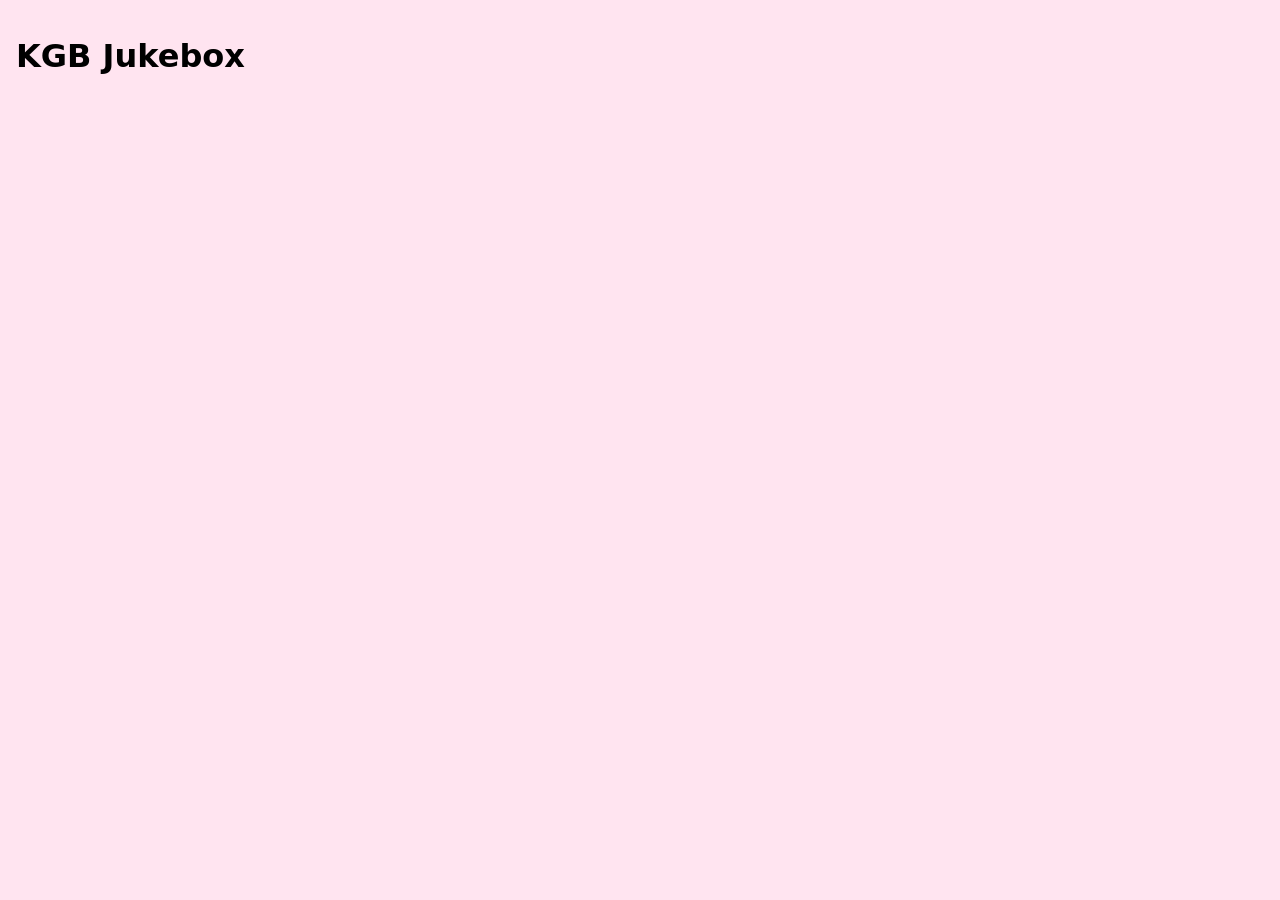
==== commit 6b69f794: "Remove all old V7 files + rebuild index" ====
--- a/index.html
+++ b/index.html
@@ -1,12 +1,15 @@
 <!DOCTYPE html>
 <html>
-  <head>
+<head>
     <meta charset="UTF-8">
-    <title>KGB Jukebox V7 Reload</title>
-    <link rel="stylesheet" href="style_v7.css">
-  </head>
-  <body>
-    <h1>Loading V7…</h1>
-    <script src="script_v7.js"></script>
-  </body>
+    <meta name="viewport" content="width=device-width, initial-scale=1.0">
+    <link rel="manifest" href="manifest.json">
+    <link rel="stylesheet" href="style.css">
+    <title>KGB Jukebox</title>
+</head>
+<body>
+    <h1>KGB Jukebox</h1>
+    <div id="app"></div>
+    <script src="script.js"></script>
+</body>
 </html>
--- a/style.css
+++ b/style.css
@@ -0,0 +1,208 @@
+:root {
+  --bg: #ffe4f0;
+  --accent: #ff6fa8;
+  --accent-soft: #ffe4f0;
+  --text-main: #1f2933;
+  --text-soft: #6b7280;
+}
+
+body {
+  margin: 0;
+  padding: 16px;
+  font-family: system-ui, -apple-system, BlinkMacSystemFont, "SF Pro Text",
+    "Segoe UI", sans-serif;
+  background: var(--bg);
+}
+
+body.theme-pink { --bg:#ffe4f0; --accent:#ff6fa8; }
+body.theme-lila { --bg:#f4e4ff; --accent:#a66bff; }
+body.theme-mint { --bg:#e4fff3; --accent:#22c58e; }
+body.theme-sky  { --bg:#e0f2ff; --accent:#3b82f6; }
+body.theme-peach{ --bg:#ffe7d4; --accent:#fb923c; }
+
+.color-picker {
+  display: flex;
+  gap: 8px;
+  margin-bottom: 12px;
+}
+
+.color-btn {
+  width: 26px;
+  height: 26px;
+  border-radius: 999px;
+  border: none;
+  cursor: pointer;
+}
+
+.color-btn[data-theme="pink"] { background:#ffb5d6; }
+.color-btn[data-theme="lila"] { background:#cfb4ff; }
+.color-btn[data-theme="mint"] { background:#9cf7c7; }
+.color-btn[data-theme="sky"]  { background:#9fd0ff; }
+.color-btn[data-theme="peach"]{ background:#ffc8a4; }
+
+.app {
+  max-width: 420px;
+  margin: 0 auto;
+}
+
+.app-header {
+  text-align: center;
+  margin-bottom: 14px;
+}
+
+.app-header h1 {
+  margin: 0;
+  font-size: 1.8rem;
+  font-weight: 800;
+}
+
+.app-header p {
+  margin: 2px 0 0;
+  color: var(--text-soft);
+  font-size: 0.85rem;
+}
+
+.card {
+  background: #ffffff;
+  border-radius: 18px;
+  padding: 14px;
+  margin-bottom: 14px;
+  box-shadow: 0 6px 18px rgba(15, 23, 42, 0.12);
+}
+
+.card h2 {
+  margin: 0 0 6px;
+  font-size: 1rem;
+}
+
+.small {
+  font-size: 0.8rem;
+  color: var(--text-soft);
+}
+
+.btn-primary {
+  display: inline-flex;
+  align-items: center;
+  justify-content: center;
+  border-radius: 999px;
+  padding: 10px 16px;
+  border: none;
+  cursor: pointer;
+  background: var(--accent);
+  color: #fff;
+  font-weight: 700;
+  font-size: 0.9rem;
+}
+
+.fullwidth {
+  width: 100%;
+  margin-bottom: 10px;
+}
+
+.now-title {
+  text-align: center;
+  padding: 8px 10px;
+  background: var(--accent-soft);
+  border-radius: 999px;
+  font-size: 0.85rem;
+  font-weight: 600;
+  margin-bottom: 10px;
+}
+
+.progress-row {
+  display: flex;
+  align-items: center;
+  gap: 8px;
+  margin-bottom: 6px;
+}
+
+.time-label {
+  font-size: 0.78rem;
+  color: var(--text-soft);
+  min-width: 40px;
+  text-align: center;
+}
+
+.progress-bar {
+  flex: 1;
+  height: 6px;
+  border-radius: 999px;
+  background: #e5e7eb;
+  overflow: hidden;
+}
+
+.progress-fill {
+  height: 100%;
+  width: 0%;
+  background: linear-gradient(90deg, var(--accent), #a5b4fc);
+}
+
+.volume-slider {
+  width: 100%;
+  margin-bottom: 8px;
+}
+
+.controls-row {
+  display: flex;
+  justify-content: center;
+  gap: 12px;
+  margin-top: 4px;
+}
+
+.control-btn {
+  width: 44px;
+  height: 44px;
+  border-radius: 999px;
+  border: none;
+  background: #fff;
+  box-shadow: 0 4px 12px rgba(15, 23, 42, 0.2);
+  font-size: 1.1rem;
+  cursor: pointer;
+}
+
+.control-btn.big {
+  width: 60px;
+  height: 60px;
+  background: var(--accent);
+  color: #fff;
+}
+
+.extra-controls {
+  display: flex;
+  justify-content: center;
+  gap: 8px;
+  margin-top: 10px;
+  flex-wrap: wrap;
+}
+
+.small-btn {
+  padding: 6px 10px;
+  border-radius: 999px;
+  border: none;
+  font-size: 0.8rem;
+  cursor: pointer;
+  background: #f3f4f6;
+  color: #111827;
+}
+
+.playlist-list {
+  list-style: none;
+  padding: 0;
+  margin: 0;
+  max-height: 260px;
+  overflow-y: auto;
+}
+
+.playlist-item {
+  padding: 8px 10px;
+  border-radius: 12px;
+  background: #f9fafb;
+  margin-bottom: 6px;
+  cursor: pointer;
+  font-size: 0.85rem;
+}
+
+.playlist-item.active {
+  background: var(--accent);
+  color: #fff;
+}
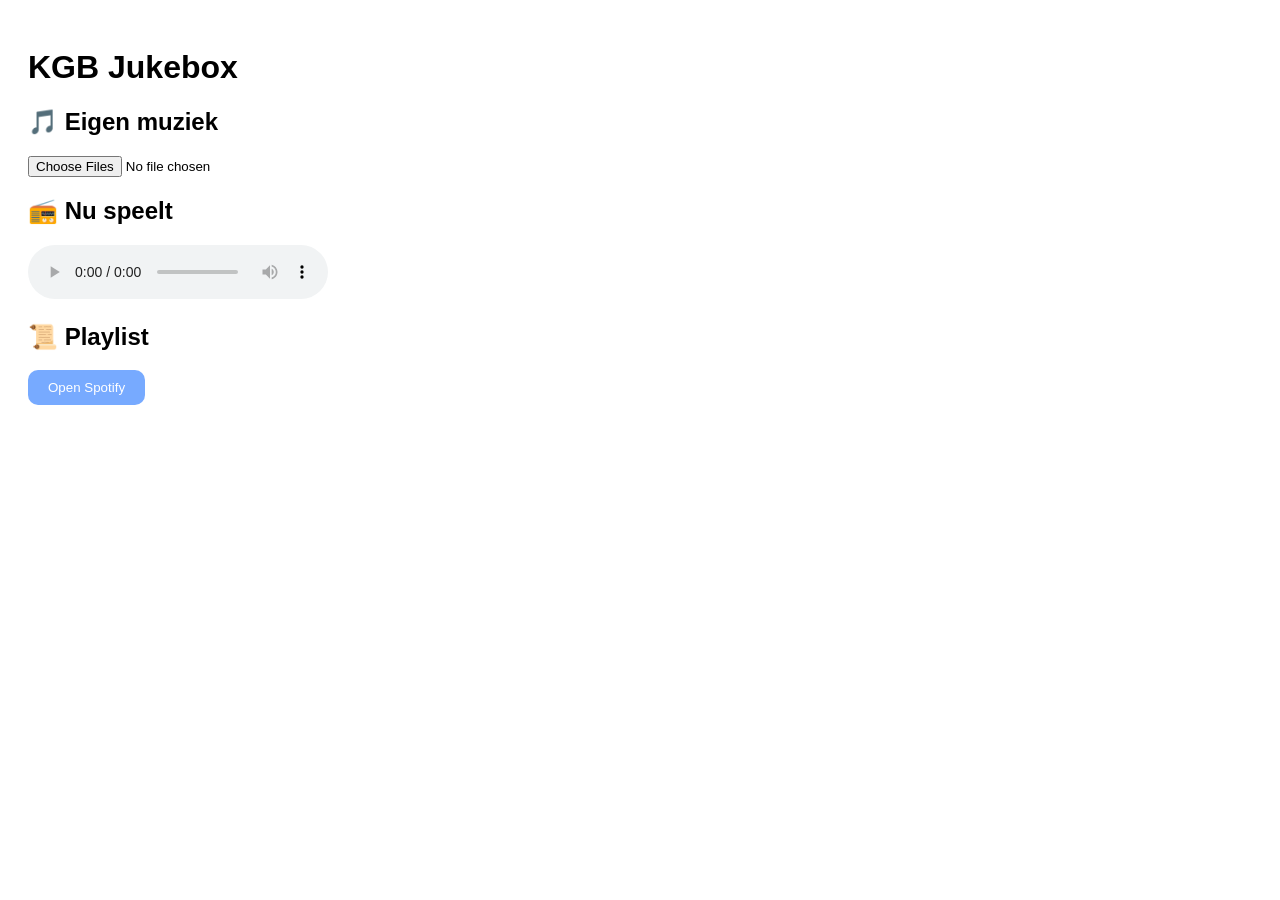
==== commit eb9c6a23: "Rebuild working KGB Jukebox in root" ====
--- a/index.html
+++ b/index.html
@@ -1,15 +1,26 @@
 <!DOCTYPE html>
-<html>
+<html lang="nl">
 <head>
-    <meta charset="UTF-8">
-    <meta name="viewport" content="width=device-width, initial-scale=1.0">
-    <link rel="manifest" href="manifest.json">
-    <link rel="stylesheet" href="style.css">
-    <title>KGB Jukebox</title>
+<meta charset="UTF-8">
+<meta name="viewport" content="width=device-width, initial-scale=1.0">
+<title>KGB Jukebox</title>
+<link rel="manifest" href="manifest.json">
+<link rel="stylesheet" href="style.css">
 </head>
 <body>
-    <h1>KGB Jukebox</h1>
-    <div id="app"></div>
-    <script src="script.js"></script>
+<h1>KGB Jukebox</h1>
+
+<h2>🎵 Eigen muziek</h2>
+<input type="file" id="fileInput" multiple accept="audio/*">
+
+<h2>📻 Nu speelt</h2>
+<audio id="player" controls></audio>
+
+<h2>📜 Playlist</h2>
+<ul id="playlist"></ul>
+
+<button id="spotifyBtn">Open Spotify</button>
+
+<script src="script.js"></script>
 </body>
 </html>
--- a/style.css
+++ b/style.css
@@ -1,208 +1,16 @@
-:root {
-  --bg: #ffe4f0;
-  --accent: #ff6fa8;
-  --accent-soft: #ffe4f0;
-  --text-main: #1f2933;
-  --text-soft: #6b7280;
+body {
+    font-family: Arial, sans-serif;
+    padding: 20px;
 }
 
-body {
-  margin: 0;
-  padding: 16px;
-  font-family: system-ui, -apple-system, BlinkMacSystemFont, "SF Pro Text",
-    "Segoe UI", sans-serif;
-  background: var(--bg);
+h1, h2 {
+    font-weight: bold;
 }
 
-body.theme-pink { --bg:#ffe4f0; --accent:#ff6fa8; }
-body.theme-lila { --bg:#f4e4ff; --accent:#a66bff; }
-body.theme-mint { --bg:#e4fff3; --accent:#22c58e; }
-body.theme-sky  { --bg:#e0f2ff; --accent:#3b82f6; }
-body.theme-peach{ --bg:#ffe7d4; --accent:#fb923c; }
-
-.color-picker {
-  display: flex;
-  gap: 8px;
-  margin-bottom: 12px;
+button {
+    padding: 10px 20px;
+    border-radius: 10px;
+    background: #77aaff;
+    color: white;
+    border: none;
 }
-
-.color-btn {
-  width: 26px;
-  height: 26px;
-  border-radius: 999px;
-  border: none;
-  cursor: pointer;
-}
-
-.color-btn[data-theme="pink"] { background:#ffb5d6; }
-.color-btn[data-theme="lila"] { background:#cfb4ff; }
-.color-btn[data-theme="mint"] { background:#9cf7c7; }
-.color-btn[data-theme="sky"]  { background:#9fd0ff; }
-.color-btn[data-theme="peach"]{ background:#ffc8a4; }
-
-.app {
-  max-width: 420px;
-  margin: 0 auto;
-}
-
-.app-header {
-  text-align: center;
-  margin-bottom: 14px;
-}
-
-.app-header h1 {
-  margin: 0;
-  font-size: 1.8rem;
-  font-weight: 800;
-}
-
-.app-header p {
-  margin: 2px 0 0;
-  color: var(--text-soft);
-  font-size: 0.85rem;
-}
-
-.card {
-  background: #ffffff;
-  border-radius: 18px;
-  padding: 14px;
-  margin-bottom: 14px;
-  box-shadow: 0 6px 18px rgba(15, 23, 42, 0.12);
-}
-
-.card h2 {
-  margin: 0 0 6px;
-  font-size: 1rem;
-}
-
-.small {
-  font-size: 0.8rem;
-  color: var(--text-soft);
-}
-
-.btn-primary {
-  display: inline-flex;
-  align-items: center;
-  justify-content: center;
-  border-radius: 999px;
-  padding: 10px 16px;
-  border: none;
-  cursor: pointer;
-  background: var(--accent);
-  color: #fff;
-  font-weight: 700;
-  font-size: 0.9rem;
-}
-
-.fullwidth {
-  width: 100%;
-  margin-bottom: 10px;
-}
-
-.now-title {
-  text-align: center;
-  padding: 8px 10px;
-  background: var(--accent-soft);
-  border-radius: 999px;
-  font-size: 0.85rem;
-  font-weight: 600;
-  margin-bottom: 10px;
-}
-
-.progress-row {
-  display: flex;
-  align-items: center;
-  gap: 8px;
-  margin-bottom: 6px;
-}
-
-.time-label {
-  font-size: 0.78rem;
-  color: var(--text-soft);
-  min-width: 40px;
-  text-align: center;
-}
-
-.progress-bar {
-  flex: 1;
-  height: 6px;
-  border-radius: 999px;
-  background: #e5e7eb;
-  overflow: hidden;
-}
-
-.progress-fill {
-  height: 100%;
-  width: 0%;
-  background: linear-gradient(90deg, var(--accent), #a5b4fc);
-}
-
-.volume-slider {
-  width: 100%;
-  margin-bottom: 8px;
-}
-
-.controls-row {
-  display: flex;
-  justify-content: center;
-  gap: 12px;
-  margin-top: 4px;
-}
-
-.control-btn {
-  width: 44px;
-  height: 44px;
-  border-radius: 999px;
-  border: none;
-  background: #fff;
-  box-shadow: 0 4px 12px rgba(15, 23, 42, 0.2);
-  font-size: 1.1rem;
-  cursor: pointer;
-}
-
-.control-btn.big {
-  width: 60px;
-  height: 60px;
-  background: var(--accent);
-  color: #fff;
-}
-
-.extra-controls {
-  display: flex;
-  justify-content: center;
-  gap: 8px;
-  margin-top: 10px;
-  flex-wrap: wrap;
-}
-
-.small-btn {
-  padding: 6px 10px;
-  border-radius: 999px;
-  border: none;
-  font-size: 0.8rem;
-  cursor: pointer;
-  background: #f3f4f6;
-  color: #111827;
-}
-
-.playlist-list {
-  list-style: none;
-  padding: 0;
-  margin: 0;
-  max-height: 260px;
-  overflow-y: auto;
-}
-
-.playlist-item {
-  padding: 8px 10px;
-  border-radius: 12px;
-  background: #f9fafb;
-  margin-bottom: 6px;
-  cursor: pointer;
-  font-size: 0.85rem;
-}
-
-.playlist-item.active {
-  background: var(--accent);
-  color: #fff;
-}
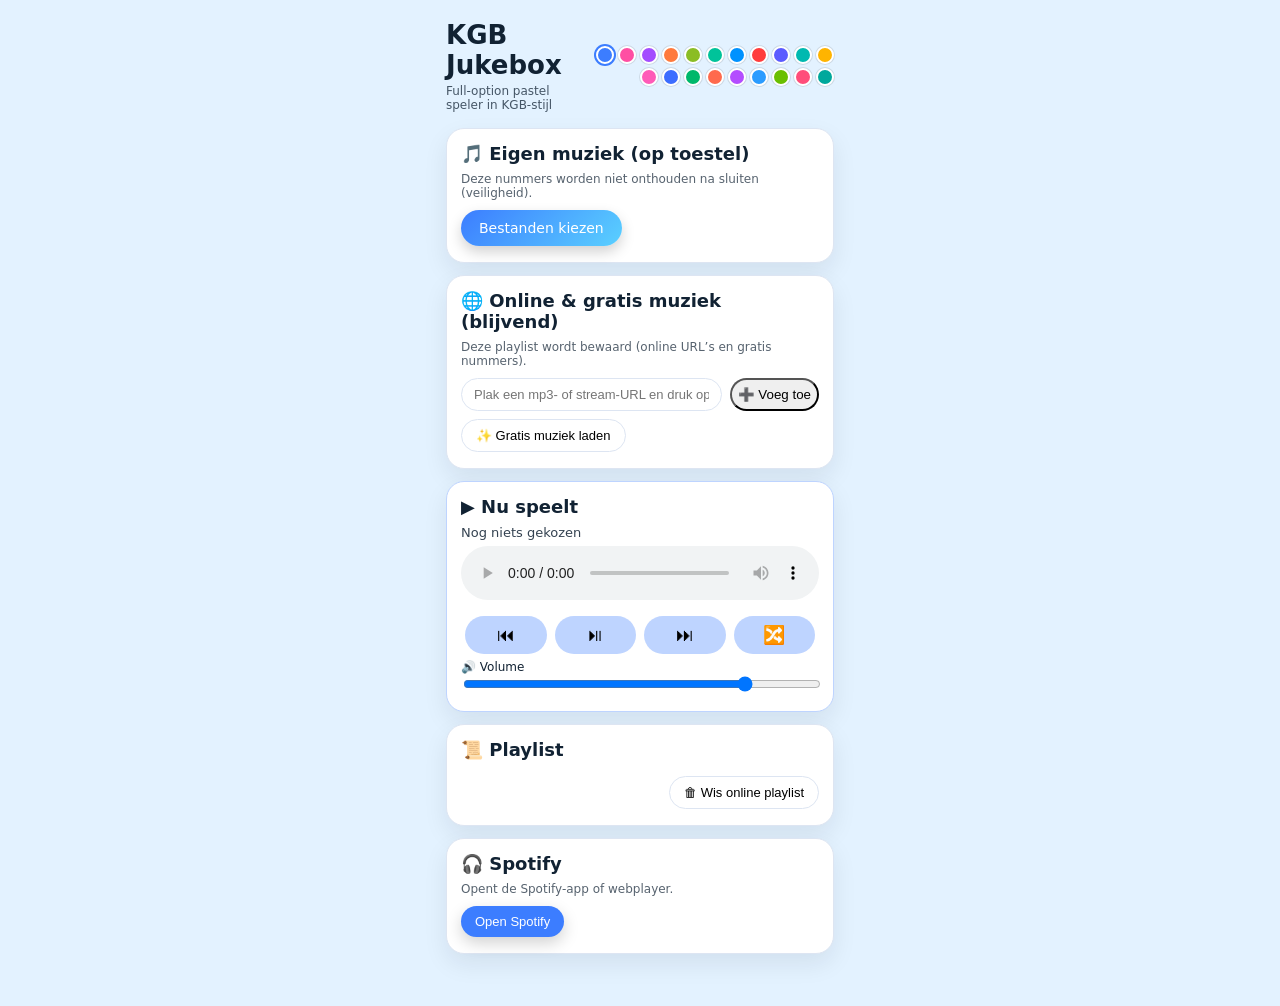
==== commit e858e516: "KGB Jukebox V8 - SmartStyle, playlist, themes" ====
--- a/index.html
+++ b/index.html
@@ -1,26 +1,84 @@
 <!DOCTYPE html>
 <html lang="nl">
 <head>
-<meta charset="UTF-8">
-<meta name="viewport" content="width=device-width, initial-scale=1.0">
-<title>KGB Jukebox</title>
-<link rel="manifest" href="manifest.json">
-<link rel="stylesheet" href="style.css">
+  <meta charset="UTF-8" />
+  <meta name="viewport" content="width=device-width, initial-scale=1.0" />
+  <title>KGB Jukebox</title>
+
+  <link rel="manifest" href="manifest.json" />
+  <link rel="stylesheet" href="style.css" />
+
+  <!-- iOS icon -->
+  <link rel="apple-touch-icon" href="icon-192.png" />
 </head>
 <body>
-<h1>KGB Jukebox</h1>
+  <div class="app">
+    <header class="header">
+      <div>
+        <h1>KGB Jukebox</h1>
+        <p class="tagline">Full-option pastel speler in KGB-stijl</p>
+      </div>
+      <div class="theme-picker" id="themePicker"></div>
+    </header>
 
-<h2>🎵 Eigen muziek</h2>
-<input type="file" id="fileInput" multiple accept="audio/*">
+    <section class="card">
+      <h2>🎵 Eigen muziek (op toestel)</h2>
+      <p class="hint">Deze nummers worden niet onthouden na sluiten (veiligheid).</p>
+      <label class="file-button">
+        <span>Bestanden kiezen</span>
+        <input type="file" id="fileInput" accept="audio/*" multiple />
+      </label>
+    </section>
 
-<h2>📻 Nu speelt</h2>
-<audio id="player" controls></audio>
+    <section class="card">
+      <h2>🌐 Online & gratis muziek (blijvend)</h2>
+      <p class="hint">Deze playlist wordt bewaard (online URL’s en gratis nummers).</p>
+      <div class="url-row">
+        <input
+          type="text"
+          id="urlInput"
+          placeholder="Plak een mp3- of stream-URL en druk op ➕"
+        />
+        <button id="addUrlBtn">➕ Voeg toe</button>
+      </div>
+      <button id="loadFreeBtn" class="ghost-btn">✨ Gratis muziek laden</button>
+    </section>
 
-<h2>📜 Playlist</h2>
-<ul id="playlist"></ul>
+    <section class="card now-playing">
+      <h2>▶️ Nu speelt</h2>
+      <div id="currentTitle" class="current-title">Nog niets gekozen</div>
+      <audio id="player" controls preload="none"></audio>
 
-<button id="spotifyBtn">Open Spotify</button>
+      <div class="controls-row">
+        <button id="prevBtn" title="Vorige">⏮</button>
+        <button id="playPauseBtn" title="Play/Pause">⏯</button>
+        <button id="nextBtn" title="Volgende">⏭</button>
+        <button id="shuffleBtn" title="Shuffle">🔀</button>
+      </div>
 
-<script src="script.js"></script>
+      <div class="slider-row">
+        <label>
+          🔊 Volume
+          <input type="range" id="volume" min="0" max="1" step="0.01" value="0.8" />
+        </label>
+      </div>
+    </section>
+
+    <section class="card">
+      <h2>📜 Playlist</h2>
+      <ul id="playlist" class="playlist"></ul>
+      <div class="playlist-actions">
+        <button id="clearBtn" class="ghost-btn">🗑 Wis online playlist</button>
+      </div>
+    </section>
+
+    <section class="card">
+      <h2>🎧 Spotify</h2>
+      <p class="hint">Opent de Spotify-app of webplayer.</p>
+      <button id="spotifyBtn" class="primary-btn">Open Spotify</button>
+    </section>
+  </div>
+
+  <script src="script.js"></script>
 </body>
 </html>
--- a/style.css
+++ b/style.css
@@ -1,16 +1,229 @@
+:root {
+  --bg-color: #e3f2ff;
+  --accent-color: #3c7dff;
+  --accent-soft: #d8e5ff;
+  --text-main: #112233;
+  --card-bg: #ffffff;
+  --border-soft: #dde5f2;
+}
+
+* {
+  box-sizing: border-box;
+}
+
 body {
-    font-family: Arial, sans-serif;
-    padding: 20px;
-}
-
-h1, h2 {
-    font-weight: bold;
-}
-
-button {
-    padding: 10px 20px;
-    border-radius: 10px;
-    background: #77aaff;
-    color: white;
-    border: none;
-}
+  margin: 0;
+  font-family: system-ui, -apple-system, BlinkMacSystemFont, "Segoe UI", sans-serif;
+  background: var(--bg-color);
+  color: var(--text-main);
+  display: flex;
+  justify-content: center;
+}
+
+.app {
+  width: 100%;
+  max-width: 420px;
+  padding: 20px 16px 40px;
+}
+
+.header {
+  display: flex;
+  justify-content: space-between;
+  gap: 12px;
+  align-items: center;
+  margin-bottom: 16px;
+}
+
+h1 {
+  margin: 0 0 4px;
+  font-size: 26px;
+}
+
+h2 {
+  margin: 0 0 8px;
+  font-size: 18px;
+}
+
+.tagline {
+  margin: 0;
+  font-size: 12px;
+  opacity: 0.75;
+}
+
+.card {
+  background: var(--card-bg);
+  border-radius: 18px;
+  padding: 14px 14px 16px;
+  margin-bottom: 12px;
+  box-shadow: 0 10px 25px rgba(15, 25, 40, 0.08);
+  border: 1px solid var(--border-soft);
+}
+
+.now-playing {
+  border: 1px solid var(--accent-soft);
+}
+
+.hint {
+  margin: 0 0 10px;
+  font-size: 12px;
+  opacity: 0.7;
+}
+
+.file-button {
+  display: inline-flex;
+  align-items: center;
+  justify-content: center;
+  padding: 10px 18px;
+  border-radius: 999px;
+  background: linear-gradient(135deg, var(--accent-color), #5ad0ff);
+  color: white;
+  font-size: 14px;
+  cursor: pointer;
+  box-shadow: 0 6px 14px rgba(0, 0, 0, 0.18);
+  position: relative;
+  overflow: hidden;
+}
+
+.file-button input {
+  position: absolute;
+  inset: 0;
+  opacity: 0;
+  cursor: pointer;
+}
+
+.url-row {
+  display: flex;
+  gap: 8px;
+  margin-bottom: 8px;
+}
+
+.url-row input {
+  flex: 1;
+  border-radius: 999px;
+  border: 1px solid var(--border-soft);
+  padding: 8px 12px;
+  font-size: 13px;
+}
+
+.url-row button {
+  border-radius: 999px;
+}
+
+.controls-row {
+  display: flex;
+  justify-content: space-between;
+  margin: 8px 0 4px;
+}
+
+.controls-row button {
+  flex: 1;
+  margin: 0 4px;
+  border-radius: 999px;
+  border: none;
+  padding: 8px 0;
+  font-size: 18px;
+  background: var(--accent-soft);
+  cursor: pointer;
+}
+
+.controls-row button:hover {
+  filter: brightness(0.97);
+}
+
+.slider-row {
+  margin-top: 6px;
+  font-size: 12px;
+}
+
+.slider-row input[type="range"] {
+  width: 100%;
+}
+
+.current-title {
+  font-size: 13px;
+  margin-bottom: 6px;
+  opacity: 0.85;
+}
+
+audio {
+  width: 100%;
+  margin-bottom: 4px;
+}
+
+.playlist {
+  list-style: none;
+  padding: 0;
+  margin: 0;
+  max-height: 240px;
+  overflow-y: auto;
+}
+
+.playlist li {
+  display: flex;
+  align-items: center;
+  justify-content: space-between;
+  padding: 6px 8px;
+  margin-bottom: 4px;
+  border-radius: 12px;
+  background: #f4f7ff;
+  font-size: 13px;
+  cursor: pointer;
+}
+
+.playlist li.active {
+  background: var(--accent-soft);
+  font-weight: 600;
+}
+
+.badge {
+  font-size: 10px;
+  padding: 2px 6px;
+  border-radius: 999px;
+  background: white;
+  margin-left: 6px;
+}
+
+.playlist-actions {
+  margin-top: 8px;
+  text-align: right;
+}
+
+.primary-btn,
+.ghost-btn {
+  border-radius: 999px;
+  padding: 8px 14px;
+  border: none;
+  font-size: 13px;
+  cursor: pointer;
+}
+
+.primary-btn {
+  background: var(--accent-color);
+  color: white;
+  box-shadow: 0 6px 16px rgba(0, 0, 0, 0.18);
+}
+
+.ghost-btn {
+  background: transparent;
+  border: 1px solid var(--border-soft);
+}
+
+.theme-picker {
+  display: flex;
+  flex-wrap: wrap;
+  gap: 4px;
+  justify-content: flex-end;
+}
+
+.theme-dot {
+  width: 18px;
+  height: 18px;
+  border-radius: 999px;
+  border: 2px solid #ffffff;
+  cursor: pointer;
+  box-shadow: 0 0 0 1px rgba(0, 0, 0, 0.1);
+}
+
+.theme-dot.selected {
+  box-shadow: 0 0 0 2px var(--accent-color);
+}
